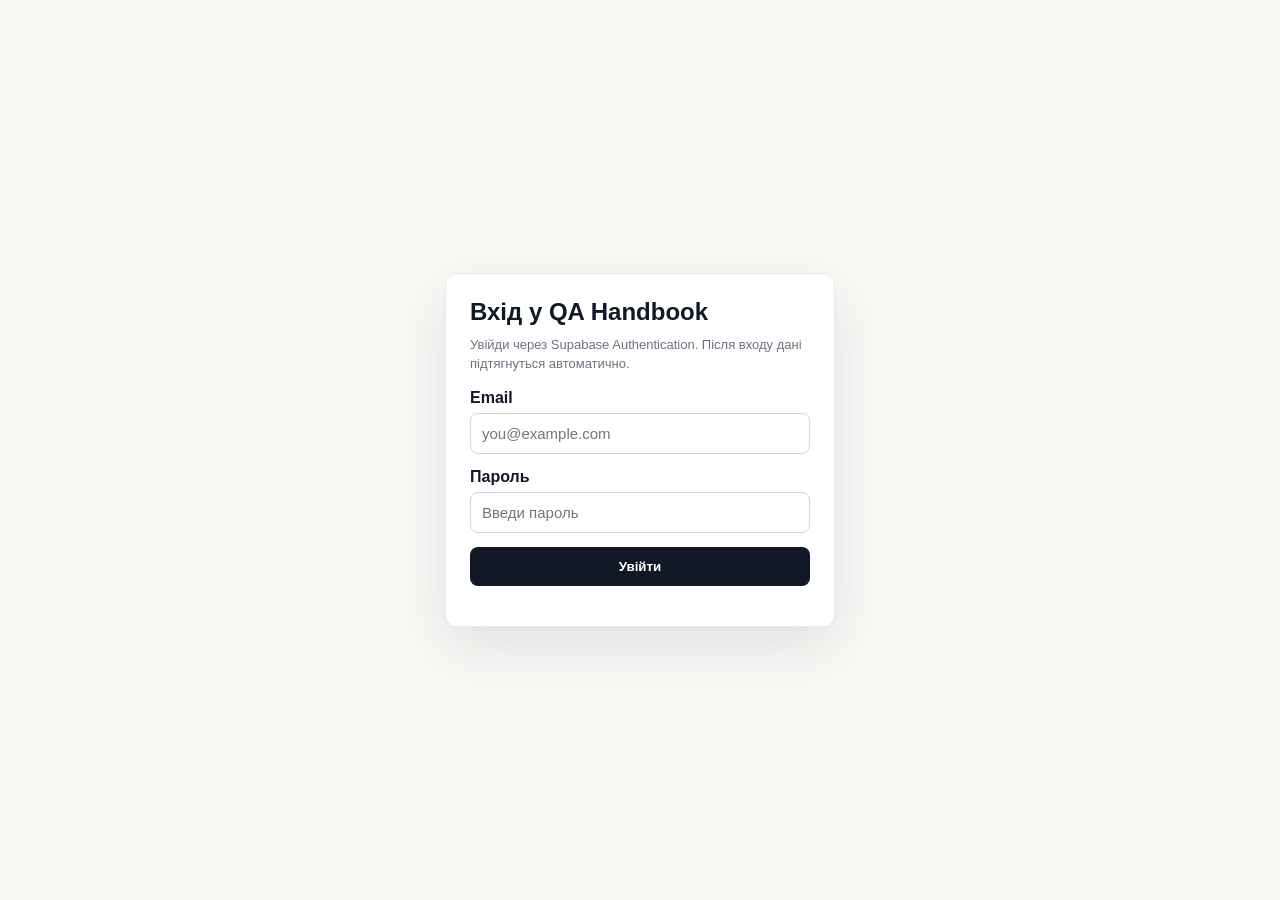
==== index.html @ 00d5a6ac "Add files via upload" ====
<!DOCTYPE html>
<html lang="uk">
<head>
  <meta charset="UTF-8" />
  <meta name="viewport" content="width=device-width, initial-scale=1.0" />
  <title>QA Handbook</title>
  <link rel="stylesheet" href="style.css?v=8" />
</head>
<body>
  <div id="authScreen" class="auth-screen hidden">
    <div class="auth-card">
      <h2>Вхід у QA Handbook</h2>
      <p class="auth-note">Увійди через Supabase Authentication. Після входу дані підтягнуться автоматично.</p>
      <label>Email</label>
      <input id="simpleLogin" type="email" placeholder="you@example.com" autocomplete="email" />
      <label>Пароль</label>
      <input id="simplePassword" type="password" placeholder="Введи пароль" autocomplete="current-password" />
      <button id="simpleLoginBtn" class="primary" type="button">Увійти</button>
      <div id="simpleLoginMsg" class="auth-note"></div>
    </div>
  </div>

  <aside class="sidebar">
    <div class="brand">QA Handbook</div>
    <div class="search-wrap">
      <input id="search" class="search" placeholder="Пошук..." />
      <button id="clearSearchBtn" class="clear-search hidden" type="button" aria-label="Очистити пошук" title="Очистити пошук">×</button>
    </div>
    <div class="question-stats" aria-label="Статистика питань">
      <div><span id="totalQuestionsCount">0</span><small>Всього запитань</small></div>
    </div>
    <div class="status-filters" aria-label="Фільтр за статусом">
      <label class="status-toggle learned-filter" for="showLearnedBtn">
        <span>Вивчено</span>
        <input id="showLearnedBtn" type="checkbox" />
        <span class="toggle-slider" aria-hidden="true"></span>
      </label>
      <label class="status-toggle not-learned-filter" for="showNotLearnedBtn">
        <span>Не вивчено</span>
        <input id="showNotLearnedBtn" type="checkbox" />
        <span class="toggle-slider" aria-hidden="true"></span>
      </label>
    </div>
    <nav id="categoryList" class="category-list"></nav>
    <div class="actions">
      <div class="action-group">
        <div class="action-title">Додати</div>
        <button id="addCategoryBtn">+ Категорія</button>
        <button id="addQuestionBtn">+ Питання</button>
      </div>
      <div class="action-group">
        <div class="action-title">Конвертувати</div>
        <button id="printBookBtn">PDF</button>
        <button id="exportWordBtn">Word</button>
      </div>
    </div>
  </aside>

  <main class="book">
    <div class="book-toolbar">
      <div id="syncStatus" class="sync-status hidden" aria-live="polite">Supabase: підключення...</div>
      <a class="toolbar-link" href="tests.html">Тести</a>
      <a class="toolbar-link" href="questions.html">Запитання</a>
      <button id="syncSupabaseBtn" class="sync-supabase">Зберегти</button>
      <button id="logoutBtn" class="logout" type="button">Вийти</button>
    </div>
    <h1 id="categoryTitle"></h1>
    <section id="questionsList"></section>
  </main>

  <section id="printBook" class="print-book"></section>

  <div id="questionModal" class="modal hidden">
    <div class="modal-box">
      <button class="close" id="closeQuestionModal">×</button>
      <h2 id="questionModalTitle">Нове питання</h2>
      <label>Категорія</label>
      <select id="questionCategory"></select>
      <label>Питання</label>
      <input id="questionInput" placeholder="Наприклад: Що таке REST API?" />
      <label>Відповідь</label>
      <div class="editor-toolbar" aria-label="Форматування відповіді">
        <button type="button" data-command="bold" title="Жирний"><strong>B</strong></button>
        <button type="button" data-command="italic" title="Курсив"><em>I</em></button>
        <button type="button" data-command="insertOrderedList" title="Нумерований список">1.</button>
        <button type="button" data-command="insertUnorderedList" title="Маркований список">•</button>
      </div>
      <div id="answerInput" class="rich-editor" contenteditable="true" data-placeholder="Напиши відповідь..."></div>
      <div class="modal-actions">
        <button id="saveQuestionBtn" class="primary">Зберегти</button>
        <button id="deleteQuestionBtn" class="danger hidden">Видалити</button>
      </div>
    </div>
  </div>

  <script src="data.js?v=supabase-1"></script>
  <script src="script.js?v=supabase-13"></script>
</body>
</html>
---- style.css ----
* { box-sizing: border-box; }
body { margin: 0; background: #fbfaf7; color: #111827; font-family: Georgia, "Times New Roman", serif; display: flex; }
.auth-screen { position: fixed; inset: 0; z-index: 50; display: flex; align-items: center; justify-content: center; padding: 20px; background: #fbfaf7; font-family: Arial, sans-serif; }
.auth-card { width: 100%; max-width: 390px; background: #fff; border: 1px solid #e5e7eb; border-radius: 12px; padding: 24px; box-shadow: 0 20px 60px rgba(17,24,39,.12); }
.auth-card h2 { margin: 0 0 10px; font-size: 24px; }
.auth-note { color: #6b7280; font-size: 13px; line-height: 1.45; margin: 0 0 16px; font-family: Arial, sans-serif; }
.sidebar { width: 270px; height: 100vh; position: fixed; left: 0; top: 0; background: #fff; border-right: 1px solid #e5e7eb; padding: 20px 14px; display: flex; flex-direction: column; font-family: Arial, sans-serif; }
.brand { font-size: 21px; font-weight: 800; margin-bottom: 16px; }
.search-wrap { position: relative; margin-bottom: 16px; }
.search { width: 100%; border: 1px solid #d1d5db; border-radius: 8px; padding: 10px 38px 10px 11px; margin-bottom: 0; font-size: 14px; }
.clear-search { position: absolute; right: 7px; top: 50%; transform: translateY(-50%); width: 26px; height: 26px; border: 0; border-radius: 6px; background: transparent; color: #6b7280; cursor: pointer; font-size: 20px; line-height: 1; }
.clear-search:hover { background: #f3f4f6; color: #111827; }
.question-stats { display: grid; grid-template-columns: 1fr; gap: 8px; margin: 0 0 14px; font-family: Arial, sans-serif; }
.question-stats div { border: 1px solid #e5e7eb; border-radius: 8px; background: #f9fafb; padding: 9px 8px; }
.question-stats span { display: block; font-size: 18px; font-weight: 900; line-height: 1; color: #111827; }
.question-stats small { display: block; margin-top: 5px; color: #6b7280; font-size: 11px; font-weight: 800; }
.status-filters { display: grid; grid-template-columns: 1fr; gap: 7px; margin-bottom: 14px; }
.status-toggle { display: flex; align-items: center; justify-content: space-between; gap: 10px; border: 1px solid #d1d5db; background: #fff; border-radius: 8px; padding: 9px 10px; cursor: pointer; font-size: 13px; font-weight: 800; }
.status-toggle input { position: absolute; opacity: 0; pointer-events: none; }
.toggle-slider { position: relative; flex: 0 0 auto; width: 42px; height: 24px; border-radius: 999px; background: #d1d5db; transition: background .18s ease; }
.toggle-slider::after { content: ""; position: absolute; top: 3px; left: 3px; width: 18px; height: 18px; border-radius: 50%; background: #fff; box-shadow: 0 1px 3px rgba(17,24,39,.25); transition: transform .18s ease; }
.status-toggle input:checked + .toggle-slider::after { transform: translateX(18px); }
.learned-filter { color: #15803d; border-color: #bbf7d0; }
.learned-filter:hover, .learned-filter:has(input:checked) { background: #dcfce7; border-color: #16a34a; color: #166534; }
.learned-filter input:checked + .toggle-slider { background: #16a34a; }
.not-learned-filter { color: #b91c1c; border-color: #fecaca; }
.not-learned-filter:hover, .not-learned-filter:has(input:checked) { background: #fee2e2; border-color: #dc2626; color: #991b1b; }
.not-learned-filter input:checked + .toggle-slider { background: #dc2626; }
.category-list { flex: 1; overflow-y: auto; }
.category-item { width: 100%; border: 0; background: transparent; text-align: left; padding: 9px 8px; border-radius: 8px; cursor: grab; font-size: 14px; color: #374151; display: flex; justify-content: space-between; gap: 8px; }
.category-item:active { cursor: grabbing; }
.category-item:hover { background: #f3f4f6; }
.category-item.active { background: #111827; color: #fff; font-weight: 700; }
.category-item.dragging { opacity: .45; }
.category-item.drag-over { outline: 2px solid #111827; outline-offset: -2px; background: #f3f4f6; }
.count { opacity: .7; font-size: 12px; white-space: nowrap; }
.actions { display: grid; gap: 14px; margin-top: 14px; }
.action-group { display: grid; gap: 8px; }
.action-title { color: #6b7280; font-size: 12px; font-weight: 900; text-transform: uppercase; letter-spacing: .04em; }
.actions button { border: 0; background: #111827; color: #fff; border-radius: 8px; padding: 10px; font-weight: 700; cursor: pointer; }
.sync-supabase { border: 0; background: #16a34a; color: #fff; border-radius: 8px; padding: 9px 13px; font-weight: 800; cursor: pointer; font-family: Arial, sans-serif; }
.sync-supabase:hover { background: #15803d; }
.sync-supabase.saving { background: #2563eb; cursor: wait; }
.sync-supabase.success { background: #16a34a; }
.sync-supabase.error { background: #dc2626; }
.sync-supabase.dirty { background: #dc2626; }
.toolbar-link { display: inline-flex; align-items: center; justify-content: center; min-height: 36px; background: #374151; color: #fff; border-radius: 8px; padding: 9px 13px; font-weight: 800; cursor: pointer; font-family: Arial, sans-serif; text-decoration: none; }
.toolbar-link:hover { background: #1f2937; }
.logout { border: 0; background: #f3f4f6; color: #111827; border-radius: 8px; padding: 9px 13px; font-weight: 800; cursor: pointer; font-family: Arial, sans-serif; }
.logout:hover { background: #e5e7eb; }
.sync-status { color: #6b7280; font-size: 12px; line-height: 1.35; min-height: 16px; }
.book { margin-left: 270px; padding: 48px 70px 80px; max-width: 1040px; width: 100%; }
.book-toolbar { position: fixed; top: 16px; right: 18px; z-index: 10; display: flex; align-items: center; justify-content: flex-end; gap: 10px; font-family: Arial, sans-serif; }
.book-toolbar .sync-status { min-height: 0; }
.book h1 { text-align: center; font-size: 30px; font-weight: 400; margin: 0 0 52px; }
.qa { margin-bottom: 34px; border-left: 4px solid transparent; padding-left: 12px; }
.qa.learned { border-left-color: #16a34a; }
.qa.not-learned { border-left-color: #dc2626; }
.qa.jump-highlight { background: #fef9c3; border-left-color: #eab308; transition: background .25s ease; }
.qa-header { display: grid; grid-template-columns: minmax(0, 1fr) auto; gap: 14px; align-items: start; margin-bottom: 18px; }
.qa-category { display: inline-block; margin-bottom: 7px; border-radius: 7px; background: #f3f4f6; color: #4b5563; padding: 4px 8px; font-family: Arial, sans-serif; font-size: 12px; font-weight: 800; }
.qa-question { font-family: Arial, sans-serif; font-size: 19px; font-weight: 800; line-height: 1.35; margin: 0; cursor: pointer; }
.study-actions { display: flex; gap: 8px; flex-wrap: wrap; justify-content: flex-end; font-family: Arial, sans-serif; }
.study-btn { border: 1px solid #d1d5db; background: #fff; border-radius: 8px; padding: 7px 10px; cursor: pointer; font-size: 13px; font-weight: 800; white-space: nowrap; }
.learned-btn { color: #15803d; border-color: #bbf7d0; }
.learned-btn:hover, .learned-btn.active { background: #dcfce7; border-color: #16a34a; color: #166534; }
.not-learned-btn { color: #b91c1c; border-color: #fecaca; }
.not-learned-btn:hover, .not-learned-btn.active { background: #fee2e2; border-color: #dc2626; color: #991b1b; }
.qa-answer { font-size: 17px; line-height: 1.65; margin-left: 56px; max-width: 780px; }
.qa-answer p { margin: 0 0 10px; }
.qa-answer ol { margin: 8px 0 14px; padding-left: 0; counter-reset: answer-list; list-style: none; }
.qa-answer ul { margin: 8px 0 14px 26px; padding-left: 0; list-style: none; }
.qa-answer li { margin: 4px 0; padding-left: 4px; }
.qa-answer ol > li { counter-increment: answer-list; padding-left: 0; text-indent: 26px; font-weight: 400; }
.qa-answer ol > li::before { content: counter(answer-list) ". "; font-weight: 800; }
.qa-answer ol > li strong { font-weight: 800; }
.qa-answer ul > li { position: relative; padding-left: 22px; text-indent: 0; }
.qa-answer ul > li::before { content: "•"; position: absolute; left: 0; color: #111827; font-weight: 800; }
.empty { font-size: 17px; color: #6b7280; text-align: center; margin-top: 80px; }
.print-book { display: none; }
.print-title { text-align: center; margin-top: 180px; page-break-after: always; }
.print-title h1 { font-size: 34px; font-weight: 400; }
.print-category { page-break-before: always; max-width: 760px; margin: 0 auto; }
.print-category h1 { text-align: center; font-size: 24pt; font-weight: 400; margin-bottom: 42px; }
.print-question { font-family: Arial, sans-serif; font-size: 14pt; font-weight: 800; margin: 0 0 14px; }
.print-answer { font-size: 12pt; line-height: 1.5; margin-left: 42px; margin-bottom: 28px; }
.print-qa { break-inside: avoid; page-break-inside: avoid; }
.print-question { break-after: avoid; page-break-after: avoid; }
.print-answer { break-before: avoid; page-break-before: avoid; }
.print-answer p { margin: 0 0 8px; }
.print-answer ol { margin: 6px 0 12px; padding-left: 0; counter-reset: print-list; list-style: none; }
.print-answer ul { margin: 6px 0 12px 24px; padding-left: 0; list-style: none; }
.print-answer li { margin: 3px 0; }
.print-answer ol > li { counter-increment: print-list; padding-left: 0; text-indent: 24px; }
.print-answer ol > li::before { content: counter(print-list) ". "; font-weight: 800; }
.print-answer ul > li { position: relative; padding-left: 18px; text-indent: 0; }
.print-answer ul > li::before { content: "•"; position: absolute; left: 0; color: #111827; font-weight: 800; }
.toc { max-width: 760px; margin: 0 auto; page-break-after: always; }
.toc h1 { text-align: center; font-size: 24pt; font-weight: 400; margin-bottom: 35px; }
.toc-item { display: flex; justify-content: space-between; border-bottom: 1px dotted #999; padding: 8px 0; font-size: 12pt; }
.modal { position: fixed; inset: 0; background: rgba(0,0,0,.45); display: flex; align-items: center; justify-content: center; padding: 20px; z-index: 20; }
.modal-box { width: 100%; max-width: 720px; background: white; border-radius: 12px; padding: 24px; position: relative; font-family: Arial, sans-serif; }
.close { position: absolute; right: 14px; top: 12px; border: 0; background: #f3f4f6; border-radius: 6px; padding: 6px 10px; cursor: pointer; font-size: 20px; }
label { display: block; font-weight: 700; margin-bottom: 6px; }
select, input, textarea { width: 100%; border: 1px solid #d1d5db; border-radius: 8px; padding: 11px; margin-bottom: 14px; font-size: 15px; font-family: Arial, sans-serif; }
.editor-toolbar { display: flex; gap: 6px; margin: 0 0 8px; }
.editor-toolbar button { min-width: 36px; height: 34px; border: 1px solid #d1d5db; background: #fff; color: #111827; border-radius: 7px; cursor: pointer; font-family: Arial, sans-serif; font-size: 15px; font-weight: 800; }
.editor-toolbar button:hover { background: #f3f4f6; }
.rich-editor { width: 100%; min-height: 240px; max-height: 45vh; overflow-y: auto; border: 1px solid #d1d5db; border-radius: 8px; padding: 12px; margin-bottom: 14px; font-size: 15px; line-height: 1.55; font-family: Arial, sans-serif; outline: none; }
.rich-editor:focus { border-color: #111827; box-shadow: 0 0 0 3px rgba(17,24,39,.08); }
.rich-editor:empty::before { content: attr(data-placeholder); color: #9ca3af; }
.rich-editor p { margin: 0 0 8px; }
.rich-editor ol { margin: 8px 0 10px; padding-left: 0; counter-reset: editor-list; list-style: none; }
.rich-editor ul { margin: 8px 0 10px 22px; padding-left: 20px; }
.rich-editor ol > li { counter-increment: editor-list; padding-left: 0; text-indent: 26px; }
.rich-editor ol > li::before { content: counter(editor-list) ". "; font-weight: 800; }
.modal-actions { display: grid; grid-template-columns: 1fr auto; gap: 10px; align-items: center; }
.primary { width: 100%; border: 0; border-radius: 8px; background: #111827; color: white; padding: 12px; cursor: pointer; font-weight: 800; }
.danger { border: 0; border-radius: 8px; background: #dc2626; color: white; padding: 12px 16px; cursor: pointer; font-weight: 800; }
.danger:hover { background: #b91c1c; }
.hidden { display: none !important; }
@media print {
  @page { margin: 0.8cm; }
  body { display: block; background: white; margin: 0; }
  .sidebar, .modal, .book { display: none !important; }
  .print-book { display: block !important; color: black; padding: 0; }
  .print-category, .toc { max-width: none; margin-left: 0; margin-right: 0; }
}
@media (max-width: 760px) {
  .book-toolbar { position: static; justify-content: flex-start; flex-wrap: wrap; margin: 0 0 24px; }
  .qa-header { grid-template-columns: 1fr; }
  .study-actions { justify-content: flex-start; }
}
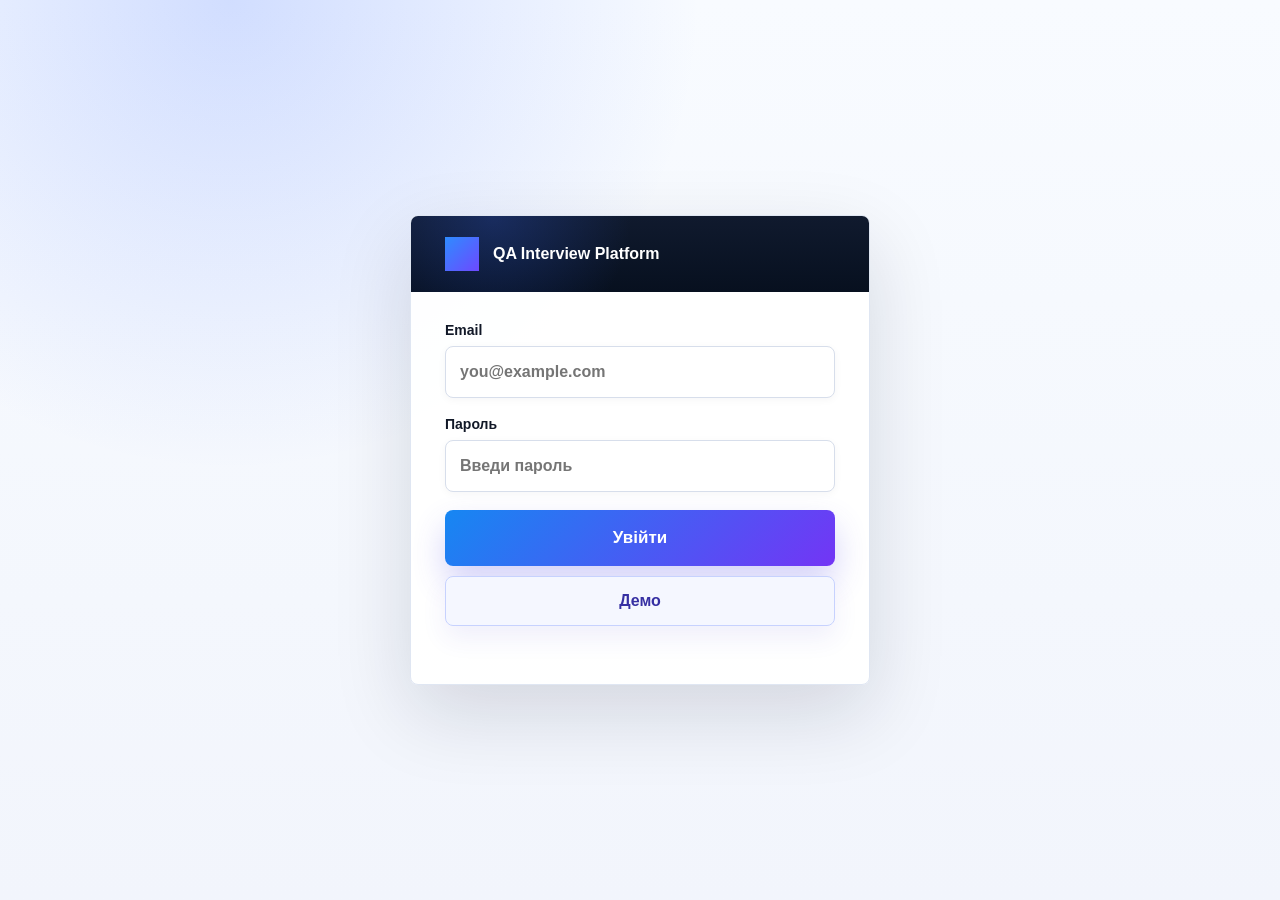
==== commit e5b01430: "Add files via upload" ====
--- a/index.html
+++ b/index.html
@@ -4,66 +4,78 @@
   <meta charset="UTF-8" />
   <meta name="viewport" content="width=device-width, initial-scale=1.0" />
   <title>QA Handbook</title>
-  <link rel="stylesheet" href="style.css?v=8" />
+  <link rel="stylesheet" href="style.css?v=17" />
 </head>
 <body>
   <div id="authScreen" class="auth-screen hidden">
     <div class="auth-card">
-      <h2>Вхід у QA Handbook</h2>
-      <p class="auth-note">Увійди через Supabase Authentication. Після входу дані підтягнуться автоматично.</p>
-      <label>Email</label>
-      <input id="simpleLogin" type="email" placeholder="you@example.com" autocomplete="email" />
-      <label>Пароль</label>
-      <input id="simplePassword" type="password" placeholder="Введи пароль" autocomplete="current-password" />
-      <button id="simpleLoginBtn" class="primary" type="button">Увійти</button>
-      <div id="simpleLoginMsg" class="auth-note"></div>
+      <div class="auth-header">
+        <div class="auth-brand">QA Interview Platform</div>
+      </div>
+      <div class="auth-body">
+        <label>Email</label>
+        <input id="simpleLogin" type="email" placeholder="you@example.com" autocomplete="email" />
+        <label>Пароль</label>
+        <input id="simplePassword" type="password" placeholder="Введи пароль" autocomplete="current-password" />
+        <button id="simpleLoginBtn" class="primary" type="button">Увійти</button>
+        <button id="simpleDemoBtn" class="demo-action" type="button">Демо</button>
+        <div id="simpleLoginMsg" class="auth-note"></div>
+      </div>
     </div>
   </div>
 
+  <div class="book-toolbar">
+    <div id="syncStatus" class="sync-status hidden" aria-live="polite">Supabase: підключення...</div>
+    <a class="toolbar-brand" href="index.html" aria-label="Перейти на сторінку Відповіді">QA Interview Platform</a>
+    <nav class="app-nav" aria-label="Основне меню">
+      <a class="toolbar-link active" href="index.html" aria-current="page">Відповіді</a>
+      <a class="toolbar-link" href="questions.html">Запитання</a>
+      <a class="toolbar-link" href="tests.html">Тести</a>
+      <a class="toolbar-link" href="interview.html">Інтерв'ю</a>
+    </nav>
+    <button id="logoutBtn" class="logout" type="button">Вийти</button>
+  </div>
+
   <aside class="sidebar">
-    <div class="brand">QA Handbook</div>
     <div class="search-wrap">
-      <input id="search" class="search" placeholder="Пошук..." />
+      <span class="search-icon" aria-hidden="true"></span>
+      <input id="search" class="search" placeholder="Пошук по handbook..." />
       <button id="clearSearchBtn" class="clear-search hidden" type="button" aria-label="Очистити пошук" title="Очистити пошук">×</button>
     </div>
     <div class="question-stats" aria-label="Статистика питань">
-      <div><span id="totalQuestionsCount">0</span><small>Всього запитань</small></div>
+      <div><span class="stats-icon" aria-hidden="true">▤</span><span id="totalQuestionsCount">0</span><small>Всього запитань</small></div>
     </div>
     <div class="status-filters" aria-label="Фільтр за статусом">
       <label class="status-toggle learned-filter" for="showLearnedBtn">
+        <span class="status-icon" aria-hidden="true">✓</span>
         <span>Вивчено</span>
         <input id="showLearnedBtn" type="checkbox" />
         <span class="toggle-slider" aria-hidden="true"></span>
       </label>
       <label class="status-toggle not-learned-filter" for="showNotLearnedBtn">
+        <span class="status-icon" aria-hidden="true">×</span>
         <span>Не вивчено</span>
         <input id="showNotLearnedBtn" type="checkbox" />
         <span class="toggle-slider" aria-hidden="true"></span>
       </label>
     </div>
+    <div class="sidebar-section-title">Розділи</div>
     <nav id="categoryList" class="category-list"></nav>
     <div class="actions">
       <div class="action-group">
         <div class="action-title">Додати</div>
-        <button id="addCategoryBtn">+ Категорія</button>
-        <button id="addQuestionBtn">+ Питання</button>
+        <button id="addCategoryBtn" type="button"><span class="action-icon add-icon" aria-hidden="true">+</span><span>Категорія</span></button>
+        <button id="addQuestionBtn" type="button"><span class="action-icon question-icon" aria-hidden="true">?</span><span>Питання</span></button>
       </div>
       <div class="action-group">
-        <div class="action-title">Конвертувати</div>
-        <button id="printBookBtn">PDF</button>
-        <button id="exportWordBtn">Word</button>
+        <div class="action-title">Експорт</div>
+        <button id="printBookBtn" type="button"><span class="action-icon pdf-icon" aria-hidden="true">PDF</span><span>PDF</span></button>
+        <button id="exportWordBtn" type="button"><span class="action-icon word-icon" aria-hidden="true">W</span><span>Word</span></button>
       </div>
     </div>
   </aside>
 
   <main class="book">
-    <div class="book-toolbar">
-      <div id="syncStatus" class="sync-status hidden" aria-live="polite">Supabase: підключення...</div>
-      <a class="toolbar-link" href="tests.html">Тести</a>
-      <a class="toolbar-link" href="questions.html">Запитання</a>
-      <button id="syncSupabaseBtn" class="sync-supabase">Зберегти</button>
-      <button id="logoutBtn" class="logout" type="button">Вийти</button>
-    </div>
     <h1 id="categoryTitle"></h1>
     <section id="questionsList"></section>
   </main>
@@ -94,6 +106,6 @@
   </div>
 
   <script src="data.js?v=supabase-1"></script>
-  <script src="script.js?v=supabase-13"></script>
+  <script src="script.js?v=supabase-20"></script>
 </body>
 </html>
--- a/style.css
+++ b/style.css
@@ -1,56 +1,100 @@
 * { box-sizing: border-box; }
-body { margin: 0; background: #fbfaf7; color: #111827; font-family: Georgia, "Times New Roman", serif; display: flex; }
-.auth-screen { position: fixed; inset: 0; z-index: 50; display: flex; align-items: center; justify-content: center; padding: 20px; background: #fbfaf7; font-family: Arial, sans-serif; }
-.auth-card { width: 100%; max-width: 390px; background: #fff; border: 1px solid #e5e7eb; border-radius: 12px; padding: 24px; box-shadow: 0 20px 60px rgba(17,24,39,.12); }
-.auth-card h2 { margin: 0 0 10px; font-size: 24px; }
-.auth-note { color: #6b7280; font-size: 13px; line-height: 1.45; margin: 0 0 16px; font-family: Arial, sans-serif; }
-.sidebar { width: 270px; height: 100vh; position: fixed; left: 0; top: 0; background: #fff; border-right: 1px solid #e5e7eb; padding: 20px 14px; display: flex; flex-direction: column; font-family: Arial, sans-serif; }
-.brand { font-size: 21px; font-weight: 800; margin-bottom: 16px; }
-.search-wrap { position: relative; margin-bottom: 16px; }
-.search { width: 100%; border: 1px solid #d1d5db; border-radius: 8px; padding: 10px 38px 10px 11px; margin-bottom: 0; font-size: 14px; }
-.clear-search { position: absolute; right: 7px; top: 50%; transform: translateY(-50%); width: 26px; height: 26px; border: 0; border-radius: 6px; background: transparent; color: #6b7280; cursor: pointer; font-size: 20px; line-height: 1; }
+body { margin: 0; background: #f6f8ff; color: #111827; font-family: Georgia, "Times New Roman", serif; display: flex; padding-top: 70px; }
+.auth-screen { position: fixed; inset: 0; z-index: 50; display: flex; align-items: center; justify-content: center; padding: 24px; background: radial-gradient(circle at 18% 0%, rgba(54,104,255,.2), transparent 34%), linear-gradient(180deg, #f8fbff 0%, #f2f5fc 100%); font-family: Arial, sans-serif; }
+.auth-card { width: 100%; max-width: 460px; overflow: hidden; background: rgba(255,255,255,.96); border: 1px solid #dfe6f2; border-radius: 8px; padding: 0; box-shadow: 0 28px 80px rgba(15,23,42,.14); }
+.auth-header { min-height: 76px; display: flex; align-items: center; padding: 20px 34px; background: radial-gradient(circle at 18% 0%, rgba(54,104,255,.24), transparent 36%), linear-gradient(180deg, #101a2e 0%, #07101f 100%); }
+.auth-brand { display: inline-flex; align-items: center; min-height: 34px; color: #fff; font-size: 16px; font-weight: 900; white-space: nowrap; background-image: linear-gradient(135deg, #2e8cff, #6d49ff); background-repeat: no-repeat; background-position: 0 center; background-size: 34px 34px; padding-left: 48px; }
+.auth-body { padding: 30px 34px 34px; }
+.auth-card h2 { margin: 0 0 10px; color: #0f172a; font-size: 30px; line-height: 1.16; letter-spacing: 0; }
+.auth-note { color: #5f6b7c; font-size: 15px; font-weight: 700; line-height: 1.5; margin: 0 0 24px; font-family: Arial, sans-serif; }
+.auth-card label { color: #111827; font-size: 14px; font-weight: 900; margin-bottom: 8px; font-family: Arial, sans-serif; }
+.auth-card input { height: 52px; border: 1px solid #d7deeb; border-radius: 8px; background: #fff; padding: 12px 14px; margin-bottom: 18px; color: #111827; font-size: 16px; font-weight: 800; box-shadow: 0 2px 8px rgba(15,23,42,.04); outline: none; transition: border-color .16s ease, box-shadow .16s ease; }
+.auth-card input:focus { border-color: #6366f1; box-shadow: 0 0 0 4px rgba(99,102,241,.14); }
+.auth-card .primary { min-height: 56px; border: 0; border-radius: 8px; background: linear-gradient(135deg, #1687f2, #7335f5); color: #fff; padding: 14px 18px; cursor: pointer; font-size: 17px; font-weight: 900; box-shadow: 0 16px 32px rgba(79,70,229,.24); transition: transform .16s ease, box-shadow .16s ease; }
+.auth-card .primary:hover { transform: translateY(-1px); box-shadow: 0 20px 38px rgba(79,70,229,.3); }
+.auth-card .demo-action { width: 100%; min-height: 50px; border: 1px solid #c7d2fe; border-radius: 8px; background: #f5f7ff; color: #3730a3; padding: 13px 18px; margin: 10px 0 0; cursor: pointer; font-size: 16px; font-weight: 900; font-family: Arial, sans-serif; box-shadow: 0 12px 26px rgba(67,56,202,.08); transition: transform .16s ease, box-shadow .16s ease, border-color .16s ease, background .16s ease; }
+.auth-card .demo-action:hover { transform: translateY(-1px); background: #eef2ff; border-color: #6366f1; color: #312e81; box-shadow: 0 16px 32px rgba(67,56,202,.14); }
+.sidebar { width: 300px; height: calc(100vh - 70px); position: fixed; left: 0; top: 70px; overflow-y: auto; background: #fff; border-right: 1px solid #e7eaf2; padding: 26px 18px 24px; display: flex; flex-direction: column; font-family: Arial, sans-serif; }
+.brand-lockup { display: flex; align-items: center; gap: 14px; margin: 0 6px 38px; }
+.brand-icon { position: relative; display: inline-grid; place-items: center; width: 48px; height: 48px; flex: 0 0 auto; border-radius: 10px; background: linear-gradient(135deg, #6d5dfc, #5848e8); color: transparent; box-shadow: 0 10px 24px rgba(88,72,232,.22); }
+.brand-icon::before { content: ""; width: 23px; height: 24px; border: 3px solid #fff; border-top-width: 4px; border-radius: 4px 4px 3px 3px; box-shadow: inset 9px 0 0 rgba(255,255,255,.18); }
+.brand-icon::after { content: ""; position: absolute; top: 13px; bottom: 12px; left: 50%; border-left: 2px solid #fff; transform: translateX(-50%); }
+.brand { font-size: 23px; font-weight: 900; color: #111827; line-height: 1.1; }
+.search-wrap { position: relative; margin-bottom: 26px; }
+.search-icon { position: absolute; left: 17px; top: 50%; z-index: 1; width: 19px; height: 19px; border: 3px solid #111827; border-radius: 50%; transform: translateY(-54%); pointer-events: none; }
+.search-icon::after { content: ""; position: absolute; right: -7px; bottom: -5px; width: 8px; height: 3px; border-radius: 999px; background: #111827; transform: rotate(45deg); }
+.search { width: 100%; height: 46px; border: 1px solid #e0e5ef; border-radius: 8px; background: #fff; padding: 10px 42px 10px 50px; margin-bottom: 0; color: #111827; font-size: 15px; font-weight: 800; box-shadow: 0 2px 8px rgba(17,24,39,.04); }
+.search::placeholder { color: #8a93a6; font-weight: 800; }
+.clear-search { position: absolute; right: 9px; top: 50%; transform: translateY(-50%); width: 26px; height: 26px; border: 0; border-radius: 6px; background: transparent; color: #6b7280; cursor: pointer; font-size: 20px; line-height: 1; }
 .clear-search:hover { background: #f3f4f6; color: #111827; }
-.question-stats { display: grid; grid-template-columns: 1fr; gap: 8px; margin: 0 0 14px; font-family: Arial, sans-serif; }
-.question-stats div { border: 1px solid #e5e7eb; border-radius: 8px; background: #f9fafb; padding: 9px 8px; }
-.question-stats span { display: block; font-size: 18px; font-weight: 900; line-height: 1; color: #111827; }
-.question-stats small { display: block; margin-top: 5px; color: #6b7280; font-size: 11px; font-weight: 800; }
-.status-filters { display: grid; grid-template-columns: 1fr; gap: 7px; margin-bottom: 14px; }
-.status-toggle { display: flex; align-items: center; justify-content: space-between; gap: 10px; border: 1px solid #d1d5db; background: #fff; border-radius: 8px; padding: 9px 10px; cursor: pointer; font-size: 13px; font-weight: 800; }
+.question-stats { display: grid; grid-template-columns: 1fr; gap: 8px; margin: 0 0 30px; font-family: Arial, sans-serif; }
+.question-stats div { display: grid; grid-template-columns: 54px minmax(0, 1fr); grid-template-rows: auto auto; align-items: center; column-gap: 16px; min-height: 90px; border: 0; border-radius: 8px; background: #f8f6ff; padding: 18px 24px; }
+.stats-icon { grid-row: 1 / span 2; display: inline-grid !important; place-items: center; width: 48px; height: 48px; border-radius: 8px; background: #ede9ff; color: #6554f0 !important; font-size: 30px !important; font-weight: 900; line-height: 1 !important; }
+.question-stats span:not(.stats-icon) { display: block; color: #4f46e5; font-size: 26px; font-weight: 900; line-height: 1; text-shadow: 0 0 0 #4f46e5; }
+.question-stats small { display: block; margin-top: 5px; color: #6b7280; font-size: 14px; font-weight: 800; }
+.status-filters { display: grid; grid-template-columns: 1fr; gap: 18px; margin-bottom: 28px; }
+.status-toggle { position: relative; display: grid; grid-template-columns: 42px minmax(0, 1fr); align-items: center; justify-content: start; gap: 12px; min-height: 42px; border: 0; background: transparent; border-radius: 8px; padding: 0 8px 0 6px; cursor: pointer; color: #1f2937; font-size: 16px; font-weight: 900; }
 .status-toggle input { position: absolute; opacity: 0; pointer-events: none; }
-.toggle-slider { position: relative; flex: 0 0 auto; width: 42px; height: 24px; border-radius: 999px; background: #d1d5db; transition: background .18s ease; }
-.toggle-slider::after { content: ""; position: absolute; top: 3px; left: 3px; width: 18px; height: 18px; border-radius: 50%; background: #fff; box-shadow: 0 1px 3px rgba(17,24,39,.25); transition: transform .18s ease; }
-.status-toggle input:checked + .toggle-slider::after { transform: translateX(18px); }
-.learned-filter { color: #15803d; border-color: #bbf7d0; }
-.learned-filter:hover, .learned-filter:has(input:checked) { background: #dcfce7; border-color: #16a34a; color: #166534; }
-.learned-filter input:checked + .toggle-slider { background: #16a34a; }
-.not-learned-filter { color: #b91c1c; border-color: #fecaca; }
-.not-learned-filter:hover, .not-learned-filter:has(input:checked) { background: #fee2e2; border-color: #dc2626; color: #991b1b; }
-.not-learned-filter input:checked + .toggle-slider { background: #dc2626; }
-.category-list { flex: 1; overflow-y: auto; }
-.category-item { width: 100%; border: 0; background: transparent; text-align: left; padding: 9px 8px; border-radius: 8px; cursor: grab; font-size: 14px; color: #374151; display: flex; justify-content: space-between; gap: 8px; }
+.toggle-slider { display: none; }
+.status-icon { display: inline-grid; place-items: center; width: 30px; height: 30px; border-radius: 7px; color: #fff; font-size: 22px; font-weight: 900; line-height: 1; box-shadow: 0 5px 12px rgba(17,24,39,.12); }
+.learned-filter .status-icon { background: #2fb35d; }
+.not-learned-filter .status-icon { background: #ef3e4a; }
+.status-toggle:hover { background: #f6f7fb; }
+.status-toggle:has(input:checked) { background: #f6f7fb; box-shadow: inset 0 0 0 1px #e7eaf2; }
+.sidebar-section-title { margin: 4px 16px 12px; color: #6b7280; font-size: 12px; font-weight: 900; letter-spacing: .08em; text-transform: uppercase; }
+.category-list { flex: 0 0 auto; border-bottom: 1px solid #e7eaf2; padding: 0 4px 16px; }
+.category-item { width: 100%; min-height: 42px; border: 0; background: transparent; text-align: left; padding: 8px 10px; border-radius: 8px; cursor: grab; font-size: 15px; color: #667085; display: grid; grid-template-columns: 28px minmax(0, 1fr) auto; align-items: center; gap: 10px; }
 .category-item:active { cursor: grabbing; }
-.category-item:hover { background: #f3f4f6; }
-.category-item.active { background: #111827; color: #fff; font-weight: 700; }
+.category-item:hover { background: #f6f7fb; color: #344054; }
+.category-item.active { background: #ede9ff; color: #6554f0; font-weight: 900; box-shadow: inset 0 0 0 1px rgba(99,83,240,.05); }
 .category-item.dragging { opacity: .45; }
-.category-item.drag-over { outline: 2px solid #111827; outline-offset: -2px; background: #f3f4f6; }
-.count { opacity: .7; font-size: 12px; white-space: nowrap; }
-.actions { display: grid; gap: 14px; margin-top: 14px; }
+.category-item.drag-over { outline: 2px solid #6554f0; outline-offset: -2px; background: #f6f7fb; }
+.category-icon { display: inline-grid; place-items: center; width: 24px; height: 24px; color: currentColor; font-size: 18px; font-weight: 900; line-height: 1; }
+.category-name { min-width: 0; overflow-wrap: anywhere; line-height: 1.35; }
+.count { min-width: 28px; border-radius: 12px; background: #f4f6fa; color: #667085; padding: 4px 8px; font-size: 12px; font-weight: 900; line-height: 1; text-align: center; white-space: nowrap; }
+.category-item.active .count { background: rgba(255,255,255,.42); color: #6554f0; }
+.show-more-categories { width: 100%; min-height: 44px; display: inline-flex; align-items: center; justify-content: center; gap: 8px; margin-top: 8px; border: 0; border-radius: 8px; background: #f7f5ff; color: #4b5563; font-size: 14px; font-weight: 900; cursor: pointer; }
+.show-more-categories:hover { background: #ede9ff; color: #6554f0; }
+.actions { display: grid; gap: 18px; margin-top: 18px; padding: 0 4px; }
 .action-group { display: grid; gap: 8px; }
-.action-title { color: #6b7280; font-size: 12px; font-weight: 900; text-transform: uppercase; letter-spacing: .04em; }
-.actions button { border: 0; background: #111827; color: #fff; border-radius: 8px; padding: 10px; font-weight: 700; cursor: pointer; }
-.sync-supabase { border: 0; background: #16a34a; color: #fff; border-radius: 8px; padding: 9px 13px; font-weight: 800; cursor: pointer; font-family: Arial, sans-serif; }
-.sync-supabase:hover { background: #15803d; }
+.action-title { margin: 0 0 8px 12px; color: #6b7280; font-size: 12px; font-weight: 900; text-transform: uppercase; letter-spacing: .08em; }
+.actions button { min-height: 46px; display: grid; grid-template-columns: 42px minmax(0, 1fr); align-items: center; gap: 10px; border: 0; background: transparent; color: #1f2937; border-radius: 8px; padding: 4px 8px 4px 0; font-size: 16px; font-weight: 900; text-align: left; cursor: pointer; }
+.actions button:hover { background: #f6f7fb; }
+body.demo-mode .actions { display: none !important; }
+body.demo-mode .toolbar-link[href$="questions.html"] { display: none !important; }
+.action-icon { display: inline-grid; place-items: center; width: 36px; height: 36px; border-radius: 8px; background: #f3f5f9; color: #43506a; font-size: 20px; font-weight: 900; line-height: 1; }
+.pdf-icon { background: #fff0f0; color: #ef4444; font-size: 10px; }
+.word-icon { background: #eff6ff; color: #2563eb; font-size: 18px; }
+.sync-supabase { min-height: 44px; border: 1px solid rgba(226,232,240,.18); background: rgba(255,255,255,.06); color: #eaf0ff; border-radius: 8px; padding: 10px 16px; font-weight: 900; cursor: pointer; font-family: Arial, sans-serif; box-shadow: inset 0 0 0 1px rgba(255,255,255,.03); }
+.sync-supabase:hover { background: rgba(255,255,255,.12); border-color: rgba(226,232,240,.32); }
 .sync-supabase.saving { background: #2563eb; cursor: wait; }
 .sync-supabase.success { background: #16a34a; }
 .sync-supabase.error { background: #dc2626; }
 .sync-supabase.dirty { background: #dc2626; }
-.toolbar-link { display: inline-flex; align-items: center; justify-content: center; min-height: 36px; background: #374151; color: #fff; border-radius: 8px; padding: 9px 13px; font-weight: 800; cursor: pointer; font-family: Arial, sans-serif; text-decoration: none; }
-.toolbar-link:hover { background: #1f2937; }
-.logout { border: 0; background: #f3f4f6; color: #111827; border-radius: 8px; padding: 9px 13px; font-weight: 800; cursor: pointer; font-family: Arial, sans-serif; }
-.logout:hover { background: #e5e7eb; }
+.app-nav { display: inline-flex; align-items: stretch; justify-content: center; gap: 28px; min-height: 70px; border: 0; border-radius: 0; background: transparent; padding: 0; box-shadow: none; }
+.toolbar-link { position: relative; display: inline-flex; align-items: center; justify-content: center; gap: 9px; min-height: 70px; color: #d7deee; border-radius: 0; padding: 0 6px; font-weight: 900; cursor: pointer; font-family: Arial, sans-serif; font-size: 15px; line-height: 1; text-decoration: none; white-space: nowrap; transition: color .16s ease, text-shadow .16s ease; }
+.toolbar-link::before { display: inline-grid; place-items: center; width: 22px; height: 22px; color: currentColor; font-size: 19px; line-height: 1; font-weight: 400; }
+.toolbar-link[href$="index.html"]::before { content: "⌂"; }
+.toolbar-link[href$="questions.html"]::before { content: "▣"; color: #6d63ff; }
+.toolbar-link[href$="tests.html"]::before { content: "▤"; }
+.toolbar-link[href$="interview.html"]::before { content: "◉"; color: #22c55e; }
+.toolbar-link::after { content: ""; position: absolute; left: 0; right: 0; bottom: 0; height: 3px; border-radius: 999px 999px 0 0; background: linear-gradient(90deg, #7c3cff, #1cb5ff); opacity: 0; transform: scaleX(.7); transition: opacity .16s ease, transform .16s ease; box-shadow: 0 -2px 18px rgba(82,107,255,.75); }
+.toolbar-link:hover { color: #fff; text-shadow: 0 0 16px rgba(255,255,255,.18); }
+.toolbar-link.active { color: #fff; box-shadow: none; }
+.toolbar-link.active::after { opacity: 1; transform: scaleX(1); }
+.logout { min-height: 44px; border: 1px solid rgba(226,232,240,.55); background: transparent; color: #fff; border-radius: 8px; padding: 10px 16px; font-weight: 900; cursor: pointer; font-family: Arial, sans-serif; }
+.logout::before { content: "↪"; margin-right: 8px; font-size: 17px; line-height: 0; }
+.logout:hover { background: rgba(255,255,255,.09); border-color: rgba(255,255,255,.85); }
 .sync-status { color: #6b7280; font-size: 12px; line-height: 1.35; min-height: 16px; }
-.book { margin-left: 270px; padding: 48px 70px 80px; max-width: 1040px; width: 100%; }
-.book-toolbar { position: fixed; top: 16px; right: 18px; z-index: 10; display: flex; align-items: center; justify-content: flex-end; gap: 10px; font-family: Arial, sans-serif; }
+.book { margin-left: 300px; padding: 48px 70px 80px; max-width: 1070px; width: 100%; }
+.book-toolbar { position: fixed; top: 0; left: 0; right: 0; z-index: 30; min-height: 70px; display: grid; grid-template-columns: minmax(245px, 1fr) auto minmax(245px, 1fr); align-items: center; gap: 20px; padding: 0 34px; background: radial-gradient(circle at 18% 0%, rgba(54,104,255,.24), transparent 36%), linear-gradient(180deg, #101a2e 0%, #07101f 100%); border-bottom: 1px solid rgba(255,255,255,.08); box-shadow: 0 18px 42px rgba(15,23,42,.2); font-family: Arial, sans-serif; }
+.toolbar-brand { display: inline-flex; align-items: center; gap: 14px; min-width: 0; color: #fff; font-size: 16px; font-weight: 900; white-space: nowrap; text-decoration: none; }
+.toolbar-brand:hover { text-shadow: 0 0 16px rgba(255,255,255,.18); }
+.book-toolbar .sync-status { position: absolute; right: 330px; max-width: 190px; color: #aab5c8; text-align: right; }
+.book-toolbar .app-nav { grid-column: 2; grid-row: 1; justify-self: center; }
+.book-toolbar .sync-supabase { position: absolute; right: 218px; }
+.book-toolbar .logout { position: absolute; right: 34px; }
+.toolbar-brand { background-image: linear-gradient(135deg, #2e8cff, #6d49ff); background-repeat: no-repeat; background-position: 0 center; background-size: 34px 34px; padding-left: 48px; }
 .book-toolbar .sync-status { min-height: 0; }
 .book h1 { text-align: center; font-size: 30px; font-weight: 400; margin: 0 0 52px; }
 .qa { margin-bottom: 34px; border-left: 4px solid transparent; padding-left: 12px; }
@@ -85,6 +129,7 @@
 .print-question { font-family: Arial, sans-serif; font-size: 14pt; font-weight: 800; margin: 0 0 14px; }
 .print-answer { font-size: 12pt; line-height: 1.5; margin-left: 42px; margin-bottom: 28px; }
 .print-qa { break-inside: avoid; page-break-inside: avoid; }
+.print-category .print-qa:first-of-type { break-inside: auto; page-break-inside: auto; }
 .print-question { break-after: avoid; page-break-after: avoid; }
 .print-answer { break-before: avoid; page-break-before: avoid; }
 .print-answer p { margin: 0 0 8px; }
@@ -103,6 +148,7 @@
 .close { position: absolute; right: 14px; top: 12px; border: 0; background: #f3f4f6; border-radius: 6px; padding: 6px 10px; cursor: pointer; font-size: 20px; }
 label { display: block; font-weight: 700; margin-bottom: 6px; }
 select, input, textarea { width: 100%; border: 1px solid #d1d5db; border-radius: 8px; padding: 11px; margin-bottom: 14px; font-size: 15px; font-family: Arial, sans-serif; }
+.status-toggle input { width: 1px; height: 1px; margin: 0; padding: 0; }
 .editor-toolbar { display: flex; gap: 6px; margin: 0 0 8px; }
 .editor-toolbar button { min-width: 36px; height: 34px; border: 1px solid #d1d5db; background: #fff; color: #111827; border-radius: 7px; cursor: pointer; font-family: Arial, sans-serif; font-size: 15px; font-weight: 800; }
 .editor-toolbar button:hover { background: #f3f4f6; }
@@ -121,13 +167,50 @@
 .hidden { display: none !important; }
 @media print {
   @page { margin: 0.8cm; }
-  body { display: block; background: white; margin: 0; }
-  .sidebar, .modal, .book { display: none !important; }
+  body { display: block; background: white; margin: 0; padding-top: 0; }
+  .book-toolbar, .sidebar, .modal, .book { display: none !important; }
   .print-book { display: block !important; color: black; padding: 0; }
   .print-category, .toc { max-width: none; margin-left: 0; margin-right: 0; }
 }
 @media (max-width: 760px) {
-  .book-toolbar { position: static; justify-content: flex-start; flex-wrap: wrap; margin: 0 0 24px; }
+  body { display: block; padding-top: 0; }
+  .sidebar { position: static; width: 100%; height: auto; min-height: 0; border-right: 0; border-bottom: 1px solid #e5e7eb; padding: 18px 16px; }
+  .brand { font-size: 28px; margin-bottom: 16px; }
+  .question-stats { grid-template-columns: 1fr 1fr; }
+  .category-list { max-height: none; overflow: visible; }
+  .actions { grid-template-columns: 1fr 1fr; align-items: start; }
+  .book { margin-left: 0; max-width: none; padding: 24px 16px 64px; }
+  .book-toolbar { position: static; display: flex; align-items: center; justify-content: flex-start; flex-wrap: wrap; min-height: auto; margin: 0; padding: 14px 16px; }
+  .toolbar-brand { width: 100%; }
+  .book-toolbar > * { flex: 0 1 auto; }
+  .book-toolbar .sync-status { position: static; max-width: none; text-align: left; }
+  .book-toolbar .sync-supabase, .book-toolbar .logout { position: static; grid-column: auto; margin: 0; }
+  .app-nav { order: -1; width: 100%; min-height: 48px; gap: 0; justify-content: space-between; }
+  .toolbar-link { min-height: 48px; }
+  .app-nav .toolbar-link { flex: 1 1 0; }
+  .book h1 { font-size: 32px; line-height: 1.15; margin-bottom: 32px; text-align: left; }
+  .qa { margin-bottom: 30px; padding-left: 10px; }
   .qa-header { grid-template-columns: 1fr; }
   .study-actions { justify-content: flex-start; }
+  .qa-question { font-size: 20px; }
+  .qa-answer { margin-left: 0; max-width: none; font-size: 16px; line-height: 1.58; }
+  .modal { align-items: stretch; padding: 10px; }
+  .modal-box { max-width: none; max-height: calc(100vh - 20px); overflow: auto; border-radius: 10px; padding: 20px 16px; }
+  .modal-actions { grid-template-columns: 1fr; }
+  .danger { width: 100%; }
+  .rich-editor { min-height: 200px; max-height: 42vh; }
 }
+@media (max-width: 430px) {
+  .sidebar { padding: 16px 14px; }
+  .brand { font-size: 26px; }
+  .question-stats, .actions { grid-template-columns: 1fr; }
+  .status-toggle { min-height: 44px; }
+  .book { padding: 20px 14px 56px; }
+  .book-toolbar { gap: 8px; }
+  .app-nav { gap: 0; padding: 0; }
+  .toolbar-link { padding-left: 8px; padding-right: 8px; }
+  .sync-supabase, .logout { flex: 1 1 calc(50% - 8px); padding-left: 8px; padding-right: 8px; }
+  .book h1 { font-size: 28px; }
+  .qa-question { font-size: 18px; }
+  .study-btn { flex: 1 1 auto; min-height: 40px; }
+}
